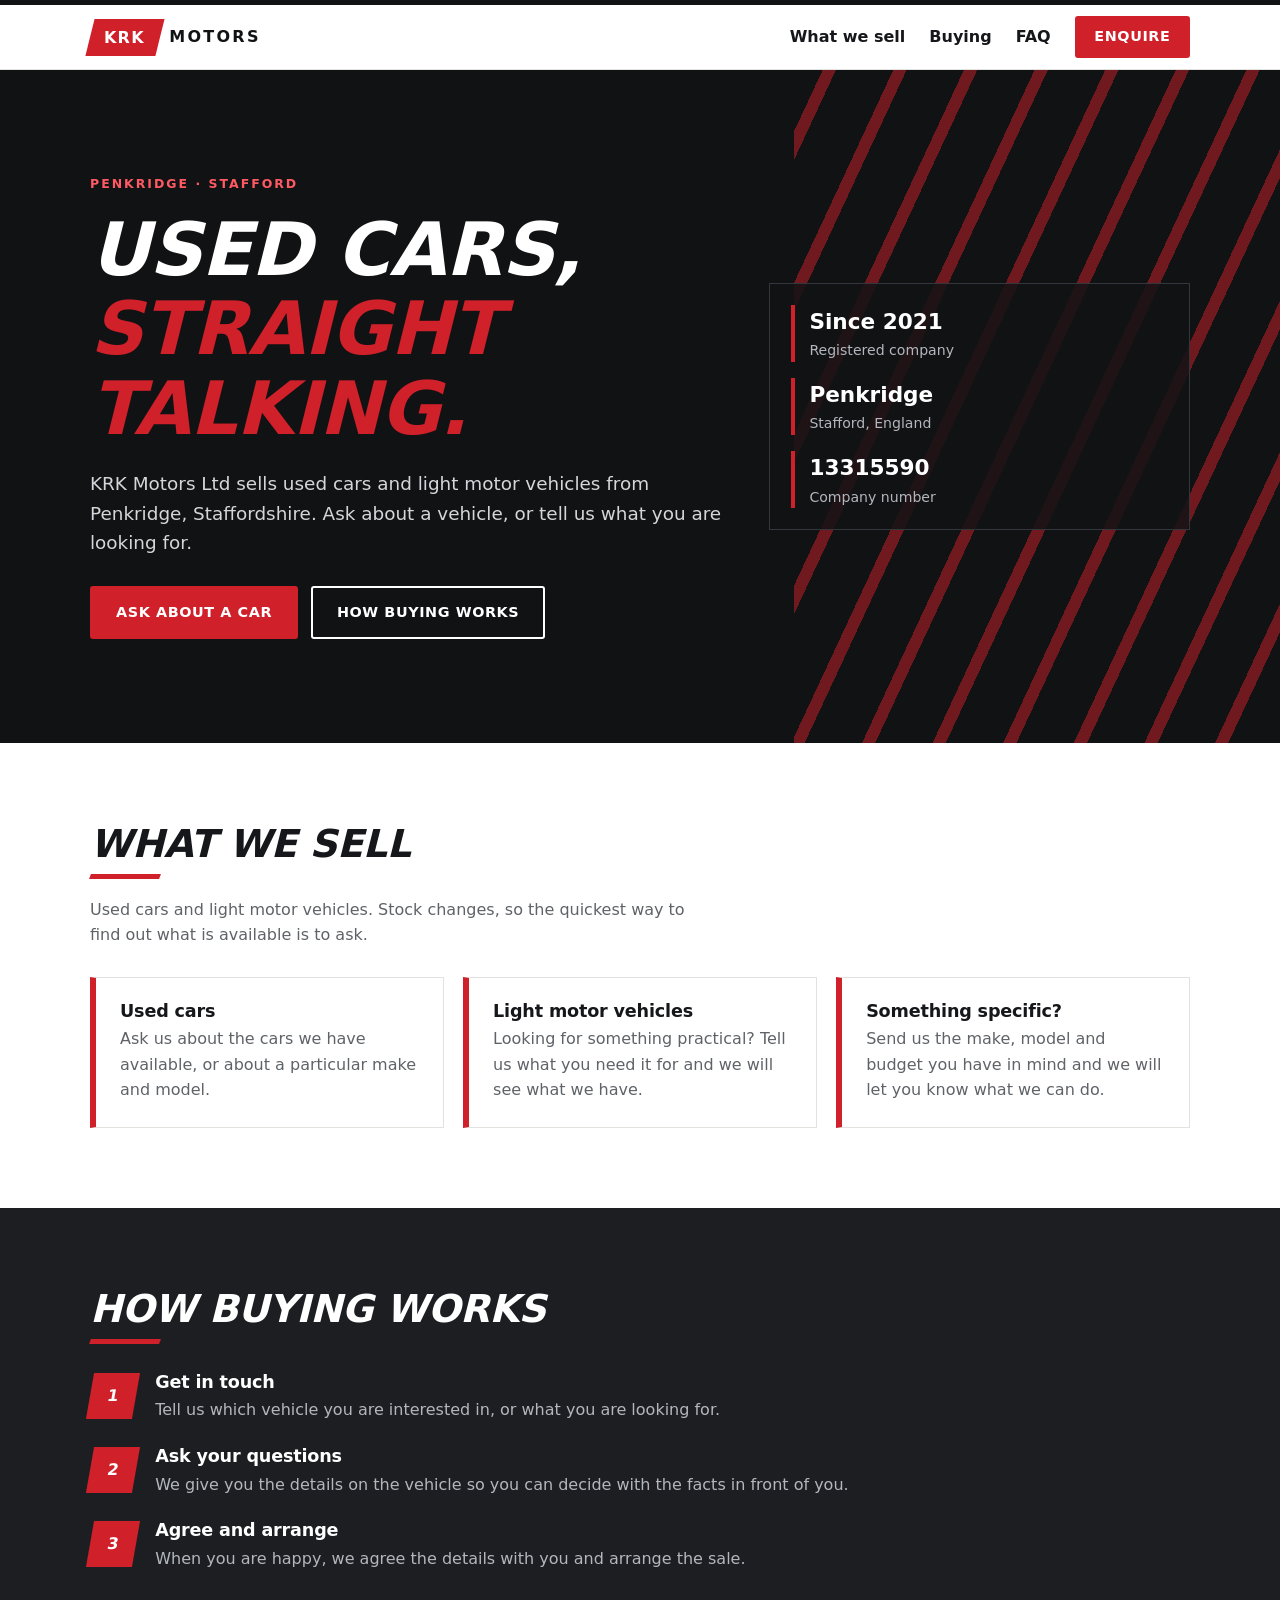
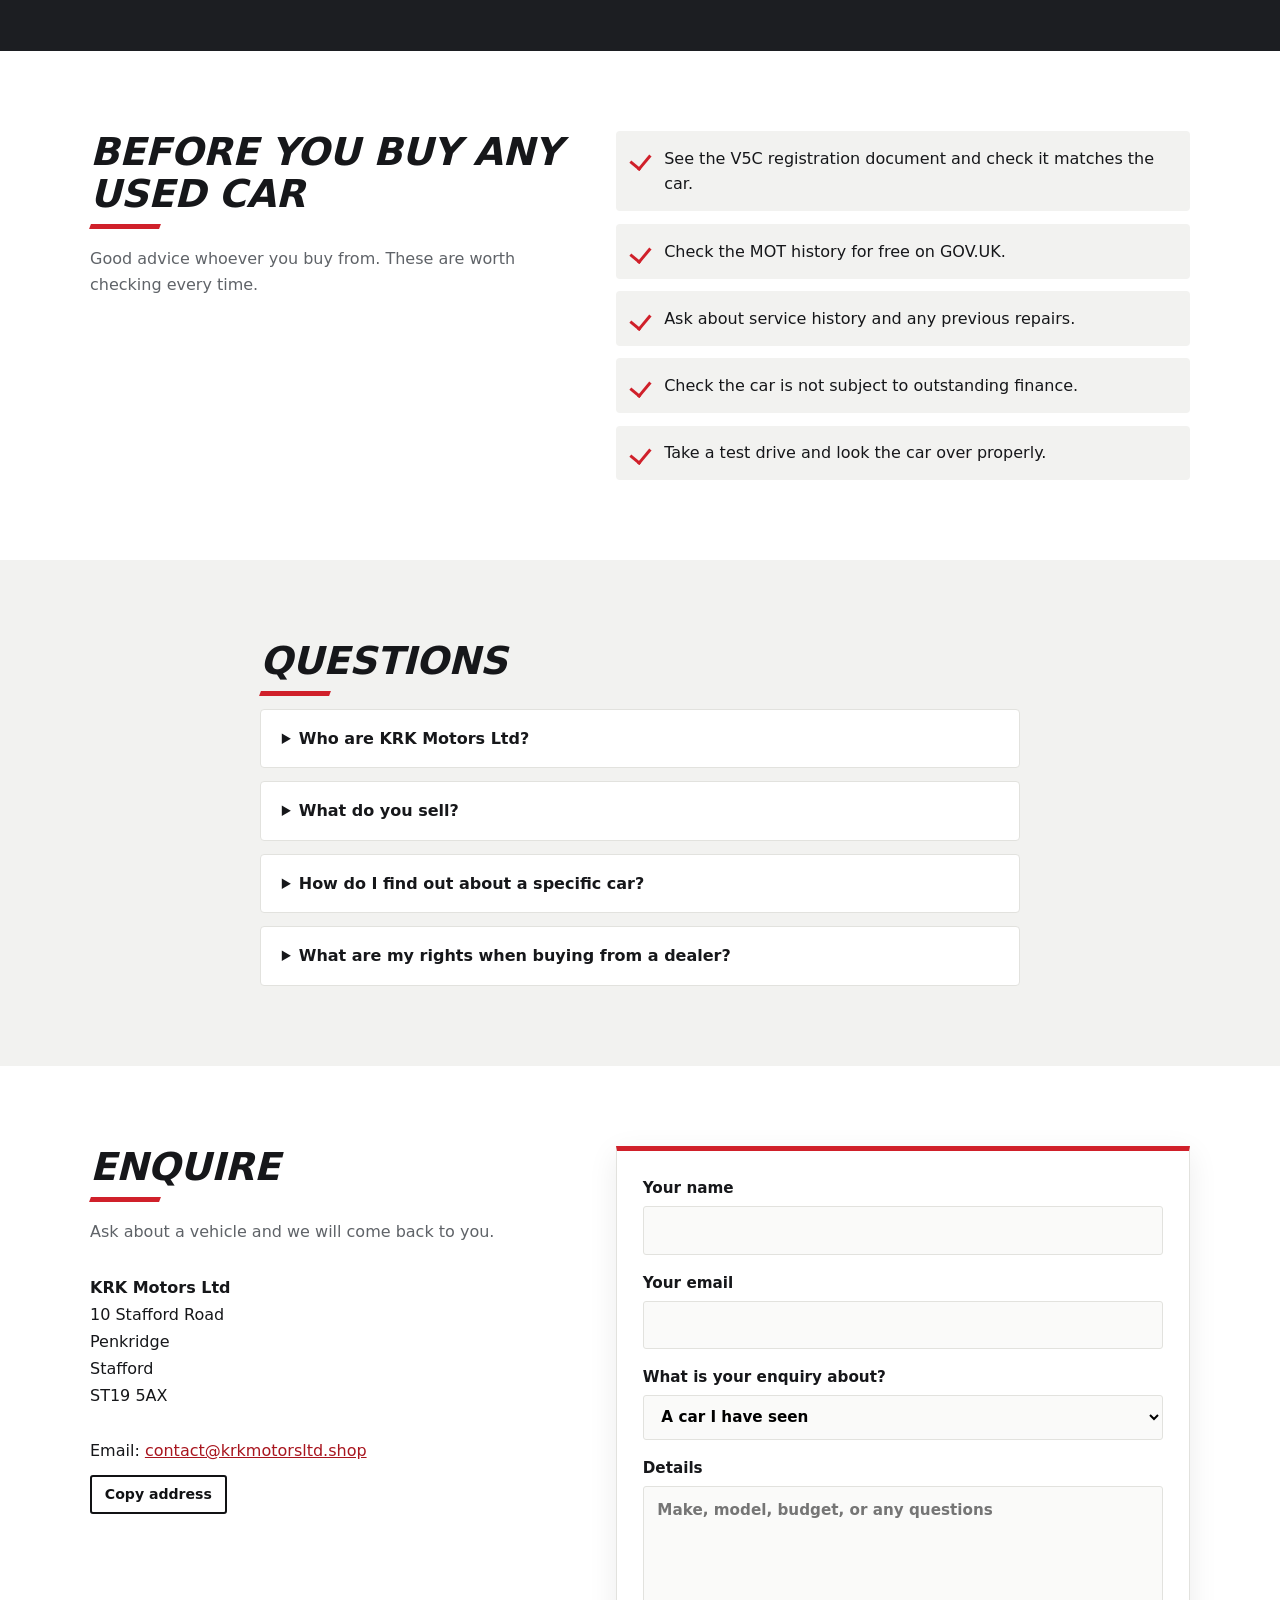
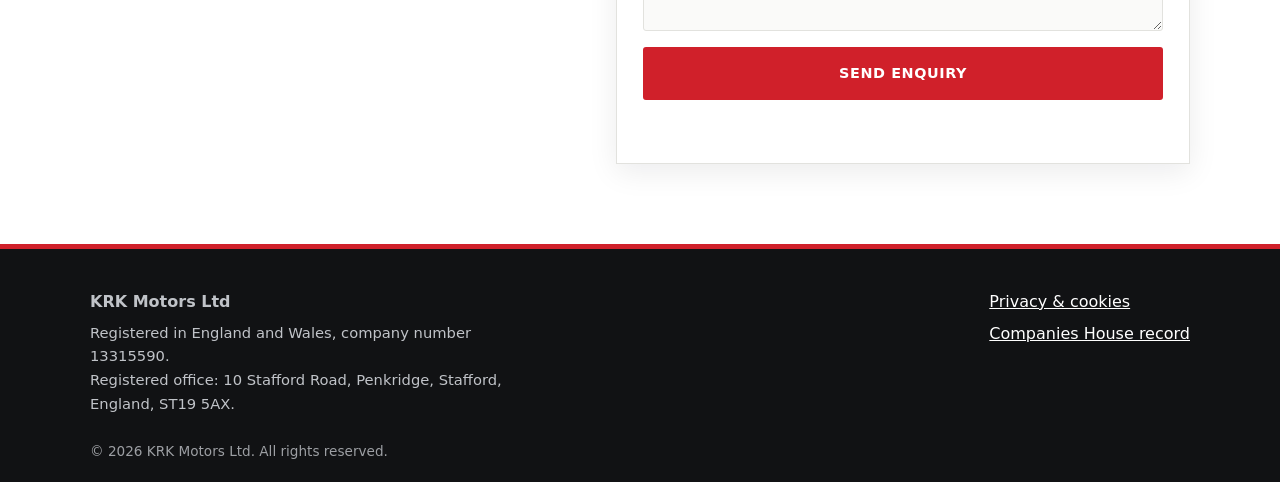
==== index.html @ 75106ac7 "Add website Co-Authored-By: Claude Sonnet 5.5 <noreply@anthropic.com>" ====
<!doctype html>
<html lang="en-GB">
<head>
  <meta charset="utf-8">
  <meta name="viewport" content="width=device-width, initial-scale=1">
  <title>KRK Motors Ltd | Used Cars, Penkridge, Stafford</title>
  <meta name="description" content="KRK Motors Ltd sells used cars and light motor vehicles from Penkridge, Stafford. Ask about a vehicle or tell us what you are looking for.">
  <link rel="canonical" href="https://krkmotorsltd.shop/">
  <meta property="og:title" content="KRK Motors Ltd">
  <meta property="og:description" content="Used cars and light vehicles from Penkridge, Stafford.">
  <meta property="og:type" content="website">
  <meta property="og:url" content="https://krkmotorsltd.shop/">
  <meta name="theme-color" content="#111214">
  <link rel="icon" href="data:image/svg+xml,%3Csvg xmlns='http://www.w3.org/2000/svg' viewBox='0 0 64 64'%3E%3Crect width='64' height='64' rx='10' fill='%23111214'/%3E%3Cpath d='M8 40l8-14c1-2 3-3 5-3h22c2 0 4 1 5 3l8 14v8H8z' fill='%23d0202a'/%3E%3Ccircle cx='20' cy='48' r='6' fill='%23fff'/%3E%3Ccircle cx='44' cy='48' r='6' fill='%23fff'/%3E%3C/svg%3E">
  <link rel="stylesheet" href="css/styles.css">
</head>
<body>
  <a class="skip" href="#main">Skip to content</a>

  <header class="site-header">
    <div class="wrap bar">
      <a class="brand" href="#top" aria-label="KRK Motors Ltd, home"><span class="brand-mark" aria-hidden="true"><i>KRK</i></span><span class="brand-text">MOTORS</span></a>
      <button class="menu-btn" aria-expanded="false" aria-controls="nav" aria-label="Menu"><span></span><span></span><span></span></button>
      <nav id="nav" class="nav" aria-label="Main">
        <a href="#cars">What we sell</a>
        <a href="#buying">Buying</a>
        <a href="#faq">FAQ</a>
        <a href="#contact" class="btn btn-small">Enquire</a>
      </nav>
    </div>
  </header>

  <main id="main">
    <section class="hero" id="top">
      <div class="wrap hero-grid">
        <div>
          <p class="eyebrow">Penkridge &middot; Stafford</p>
          <h1>Used cars,<br><span>straight talking.</span></h1>
          <p class="lead">KRK Motors Ltd sells used cars and light motor vehicles from Penkridge, Staffordshire. Ask about a vehicle, or tell us what you are looking for.</p>
          <div class="cta-row">
            <a class="btn" href="#contact">Ask about a car</a>
            <a class="btn btn-ghost" href="#buying">How buying works</a>
          </div>
        </div>
        <ul class="badges" aria-label="At a glance">
          <li><strong>Since 2021</strong><span>Registered company</span></li>
          <li><strong>Penkridge</strong><span>Stafford, England</span></li>
          <li><strong>13315590</strong><span>Company number</span></li>
        </ul>
      </div>
    </section>

    <section class="section" id="cars">
      <div class="wrap">
        <h2>What we sell</h2>
        <p class="section-intro">Used cars and light motor vehicles. Stock changes, so the quickest way to find out what is available is to ask.</p>
        <div class="cards">
          <article class="card"><h3>Used cars</h3><p>Ask us about the cars we have available, or about a particular make and model.</p></article>
          <article class="card"><h3>Light motor vehicles</h3><p>Looking for something practical? Tell us what you need it for and we will see what we have.</p></article>
          <article class="card"><h3>Something specific?</h3><p>Send us the make, model and budget you have in mind and we will let you know what we can do.</p></article>
        </div>
      </div>
    </section>

    <section class="section dark" id="buying">
      <div class="wrap">
        <h2>How buying works</h2>
        <ol class="steps">
          <li><span class="num">1</span><div><h3>Get in touch</h3><p>Tell us which vehicle you are interested in, or what you are looking for.</p></div></li>
          <li><span class="num">2</span><div><h3>Ask your questions</h3><p>We give you the details on the vehicle so you can decide with the facts in front of you.</p></div></li>
          <li><span class="num">3</span><div><h3>Agree and arrange</h3><p>When you are happy, we agree the details with you and arrange the sale.</p></div></li>
        </ol>
      </div>
    </section>

    <section class="section" id="checks">
      <div class="wrap checks">
        <div>
          <h2>Before you buy any used car</h2>
          <p class="section-intro">Good advice whoever you buy from. These are worth checking every time.</p>
        </div>
        <ul class="tick">
          <li>See the V5C registration document and check it matches the car.</li>
          <li>Check the MOT history for free on GOV.UK.</li>
          <li>Ask about service history and any previous repairs.</li>
          <li>Check the car is not subject to outstanding finance.</li>
          <li>Take a test drive and look the car over properly.</li>
        </ul>
      </div>
    </section>

    <section class="section alt" id="faq">
      <div class="wrap narrow">
        <h2>Questions</h2>
        <details><summary>Who are KRK Motors Ltd?</summary><p>A private limited company registered in England and Wales (company number 13315590), incorporated on 6 April 2021, with its registered office in Penkridge, Stafford.</p></details>
        <details><summary>What do you sell?</summary><p>Used cars and light motor vehicles. Stock changes, so get in touch to ask what is available.</p></details>
        <details><summary>How do I find out about a specific car?</summary><p>Send us the make and model using the form below, or email us, and we will come back to you.</p></details>
        <details><summary>What are my rights when buying from a dealer?</summary><p>When you buy from a business, the Consumer Rights Act 2015 gives you statutory rights. Goods must be of satisfactory quality, fit for purpose and as described.</p></details>
      </div>
    </section>

    <section class="section" id="contact">
      <div class="wrap contact-grid">
        <div>
          <h2>Enquire</h2>
          <p class="section-intro">Ask about a vehicle and we will come back to you.</p>
          <address>
            <strong>KRK Motors Ltd</strong><br>
            10 Stafford Road<br>Penkridge<br>Stafford<br>ST19 5AX<br><br>
            Email: <a href="mailto:contact@krkmotorsltd.shop">contact@krkmotorsltd.shop</a>
            <button type="button" class="copy-btn" id="copy-email">Copy address</button>
          </address>
        </div>
        <form id="enquiry" class="form" novalidate>
          <label>Your name<input name="name" type="text" autocomplete="name" required></label>
          <label>Your email<input name="email" type="email" autocomplete="email" required></label>
          <label>What is your enquiry about?
            <select name="topic">
              <option>A car I have seen</option>
              <option>Looking for something specific</option>
              <option>Something else</option>
            </select>
          </label>
          <label>Details<textarea name="message" rows="5" required placeholder="Make, model, budget, or any questions"></textarea></label>
          <button class="btn" type="submit">Send enquiry</button>
          <p class="form-status" role="status" aria-live="polite"></p>
        </form>
      </div>
    </section>
  </main>

  <footer class="site-footer">
    <div class="wrap foot-grid">
      <div>
        <strong>KRK Motors Ltd</strong>
        <p>Registered in England and Wales, company number 13315590.<br>Registered office: 10 Stafford Road, Penkridge, Stafford, England, ST19 5AX.</p>
      </div>
      <div class="foot-links">
        <a href="privacy.html">Privacy &amp; cookies</a>
        <a href="https://find-and-update.company-information.service.gov.uk/company/13315590" rel="noopener" target="_blank">Companies House record</a>
      </div>
    </div>
    <div class="wrap copy">&copy; <span id="year">2026</span> KRK Motors Ltd. All rights reserved.</div>
  </footer>

  <script src="js/main.js"></script>
</body>
</html>
---- css/styles.css ----
:root{
  --red:#d0202a; --red-d:#a8151e; --black:#111214; --black-2:#1c1e22; --grey:#f2f2f0; --white:#fff;
  --ink:#16171a; --muted:#5f6368; --line:#e2e2de;
}
*{box-sizing:border-box}
html{scroll-behavior:smooth;scroll-padding-top:74px}
body{margin:0;font-family:system-ui,-apple-system,"Segoe UI",Roboto,Arial,sans-serif;color:var(--ink);background:var(--white);line-height:1.6;-webkit-font-smoothing:antialiased}
a{color:var(--red-d)}
h1,h2,h3{margin:0;line-height:1.08;letter-spacing:-.01em}
.wrap{width:min(1100px,100% - 32px);margin-inline:auto}
.narrow{width:min(760px,100% - 32px)}
.skip{position:absolute;left:-999px;top:0;background:var(--red);color:#fff;padding:.6rem 1rem;z-index:100}
.skip:focus{left:8px;top:8px}

.site-header{position:sticky;top:0;z-index:50;background:var(--white);border-bottom:1px solid var(--line);border-top:5px solid var(--black)}
.bar{display:flex;align-items:center;justify-content:space-between;min-height:64px;gap:1rem}
.brand{display:flex;align-items:center;gap:.6rem;text-decoration:none;color:var(--black);font-weight:900;letter-spacing:.14em}
.brand-mark{display:inline-block;background:var(--red);color:#fff;padding:.35rem .9rem;transform:skewX(-14deg)}
.brand-mark i{display:inline-block;transform:skewX(14deg);font-style:normal;letter-spacing:.08em}
.nav{display:flex;align-items:center;gap:1.5rem}
.nav a{text-decoration:none;color:var(--ink);font-weight:600}
.nav a:hover{color:var(--red)}
.menu-btn{display:none;background:none;border:0;padding:.5rem;cursor:pointer}
.menu-btn span{display:block;width:24px;height:2px;background:var(--black);margin:5px 0}

.btn{display:inline-block;background:var(--red);color:#fff !important;padding:.8rem 1.5rem;border-radius:3px;font:inherit;font-weight:800;text-decoration:none;border:2px solid var(--red);cursor:pointer;text-transform:uppercase;letter-spacing:.04em;font-size:.9rem;transition:background .15s,transform .15s}
.btn:hover{background:var(--red-d);border-color:var(--red-d);transform:translateY(-1px)}
.btn-small{padding:.45rem 1.1rem}
.btn-ghost{background:transparent;color:#fff !important;border-color:#fff}
.btn-ghost:hover{background:#fff;border-color:#fff;color:var(--black) !important}

.hero{background:var(--black);color:#fff;padding:clamp(3.5rem,9vw,6.5rem) 0;position:relative;overflow:hidden}
.hero::before{content:"";position:absolute;top:0;right:-8%;width:46%;height:100%;background:repeating-linear-gradient(115deg,transparent 0 26px,rgba(208,32,42,.9) 26px 38px,transparent 38px 64px);opacity:.55;pointer-events:none}
.hero-grid{display:grid;grid-template-columns:1.5fr 1fr;gap:3rem;align-items:center;position:relative;z-index:1}
.eyebrow{text-transform:uppercase;letter-spacing:.16em;font-size:.78rem;font-weight:800;color:#ff5a63;margin:0 0 1rem}
h1{font-size:clamp(2.4rem,6.2vw,4.6rem);font-weight:900;font-style:italic;text-transform:uppercase}
h1 span{color:var(--red)}
.lead{font-size:1.15rem;color:#d4d6da;max-width:56ch;margin:1.3rem 0 0}
.cta-row{display:flex;flex-wrap:wrap;gap:.8rem;margin-top:1.8rem}
.badges{list-style:none;margin:0;padding:1.3rem;background:rgba(17,18,20,.85);border:1px solid #33363c;display:grid;gap:1rem}
.badges li{display:flex;flex-direction:column;border-left:4px solid var(--red);padding-left:.9rem}
.badges strong{font-size:1.35rem}
.badges span{font-size:.88rem;color:#b3b7bd}

.section{padding:clamp(3rem,7vw,5rem) 0}
.section.alt{background:var(--grey)}
.section.dark{background:var(--black-2);color:#e3e5e8}
.section.dark h2,.section.dark h3{color:#fff}
h2{font-size:clamp(1.7rem,3.6vw,2.4rem);font-weight:900;font-style:italic;text-transform:uppercase;margin-bottom:.7rem}
h2::after{content:"";display:block;width:70px;height:5px;background:var(--red);margin-top:.6rem;transform:skewX(-20deg)}
h3{font-size:1.1rem;margin-bottom:.35rem}
.section-intro{color:var(--muted);max-width:60ch;margin:1.1rem 0 1.8rem}
.dark .section-intro{color:#b3b7bd}

.cards{display:grid;grid-template-columns:repeat(auto-fit,minmax(min(260px,100%),1fr));gap:1.2rem}
.card{background:#fff;border:1px solid var(--line);border-left:6px solid var(--red);padding:1.5rem}
.card p{margin:0;color:var(--muted)}

.steps{list-style:none;margin:1.8rem 0 0;padding:0;display:grid;gap:1.5rem}
.steps li{display:flex;gap:1.2rem;align-items:flex-start}
.steps p{margin:0;color:#b3b7bd}
.num{flex:none;display:grid;place-items:center;width:46px;height:46px;background:var(--red);color:#fff;font-weight:900;transform:skewX(-10deg)}

.checks{display:grid;grid-template-columns:1fr 1.2fr;gap:3rem;align-items:start}
.tick{list-style:none;margin:0;padding:0;display:grid;gap:.8rem}
.tick li{position:relative;padding:.9rem 1rem .9rem 3rem;background:var(--grey);border-radius:4px}
.tick li::before{content:"";position:absolute;left:1.1rem;top:1.15rem;width:.6rem;height:1rem;border:solid var(--red);border-width:0 3px 3px 0;transform:rotate(40deg)}

details{background:#fff;border:1px solid var(--line);border-radius:4px;padding:1rem 1.3rem;margin-top:.8rem}
summary{cursor:pointer;font-weight:700}
details p{margin:.7rem 0 0;color:var(--muted)}

.contact-grid{display:grid;grid-template-columns:1fr 1.2fr;gap:3rem}
address{font-style:normal;line-height:1.7;overflow-wrap:anywhere}
.copy-btn{display:block;margin-top:.7rem;background:none;border:2px solid var(--black);color:var(--black);border-radius:3px;padding:.35rem .8rem;font:inherit;font-size:.88rem;font-weight:700;cursor:pointer}
.copy-btn:hover{background:var(--black);color:#fff}
.form{display:grid;gap:1rem;background:#fff;padding:1.6rem;border:1px solid var(--line);border-top:5px solid var(--red);box-shadow:0 8px 28px rgba(17,18,20,.08)}
.form label{display:grid;gap:.35rem;font-weight:700;font-size:.95rem}
.form input,.form textarea,.form select{font:inherit;padding:.7rem .85rem;border:1.5px solid var(--line);border-radius:3px;background:#fafaf9}
.form input:focus,.form textarea:focus,.form select:focus{outline:2px solid var(--red);border-color:var(--red)}
.form .invalid{border-color:#b3261e}
.form-status{margin:0;min-height:1.4em;font-size:.95rem}

.site-footer{background:var(--black);color:#c0c3c8;padding:2.5rem 0 1.2rem;border-top:5px solid var(--red)}
.site-footer a{color:#fff}
.foot-grid{display:flex;justify-content:space-between;gap:2rem;flex-wrap:wrap}
.foot-grid p{margin:.4rem 0 0;font-size:.92rem;max-width:46ch}
.foot-links{display:flex;flex-direction:column;gap:.4rem}
.copy{margin-top:1.6rem;font-size:.85rem;opacity:.8}

.legal{padding:3rem 0 4rem}
.legal h1{font-size:2rem;font-style:normal;text-transform:none}
.legal h2{font-size:1.15rem;font-style:normal;text-transform:none;margin-top:2rem}
.legal h2::after{display:none}

@media (prefers-reduced-motion:reduce){*{scroll-behavior:auto !important;transition:none !important}}
@media (max-width:820px){
  .hero-grid,.checks,.contact-grid{grid-template-columns:1fr;gap:1.6rem}
  .hero::before{width:70%;opacity:.3}
  .menu-btn{display:block}
  .nav{position:absolute;top:64px;left:0;right:0;flex-direction:column;align-items:stretch;gap:0;background:#fff;border-bottom:1px solid var(--line);display:none;padding:.5rem 16px 1rem}
  .nav.open{display:flex}
  .nav a{padding:.8rem 0;border-bottom:1px solid var(--line)}
  .nav .btn{text-align:center;margin-top:.8rem}
}
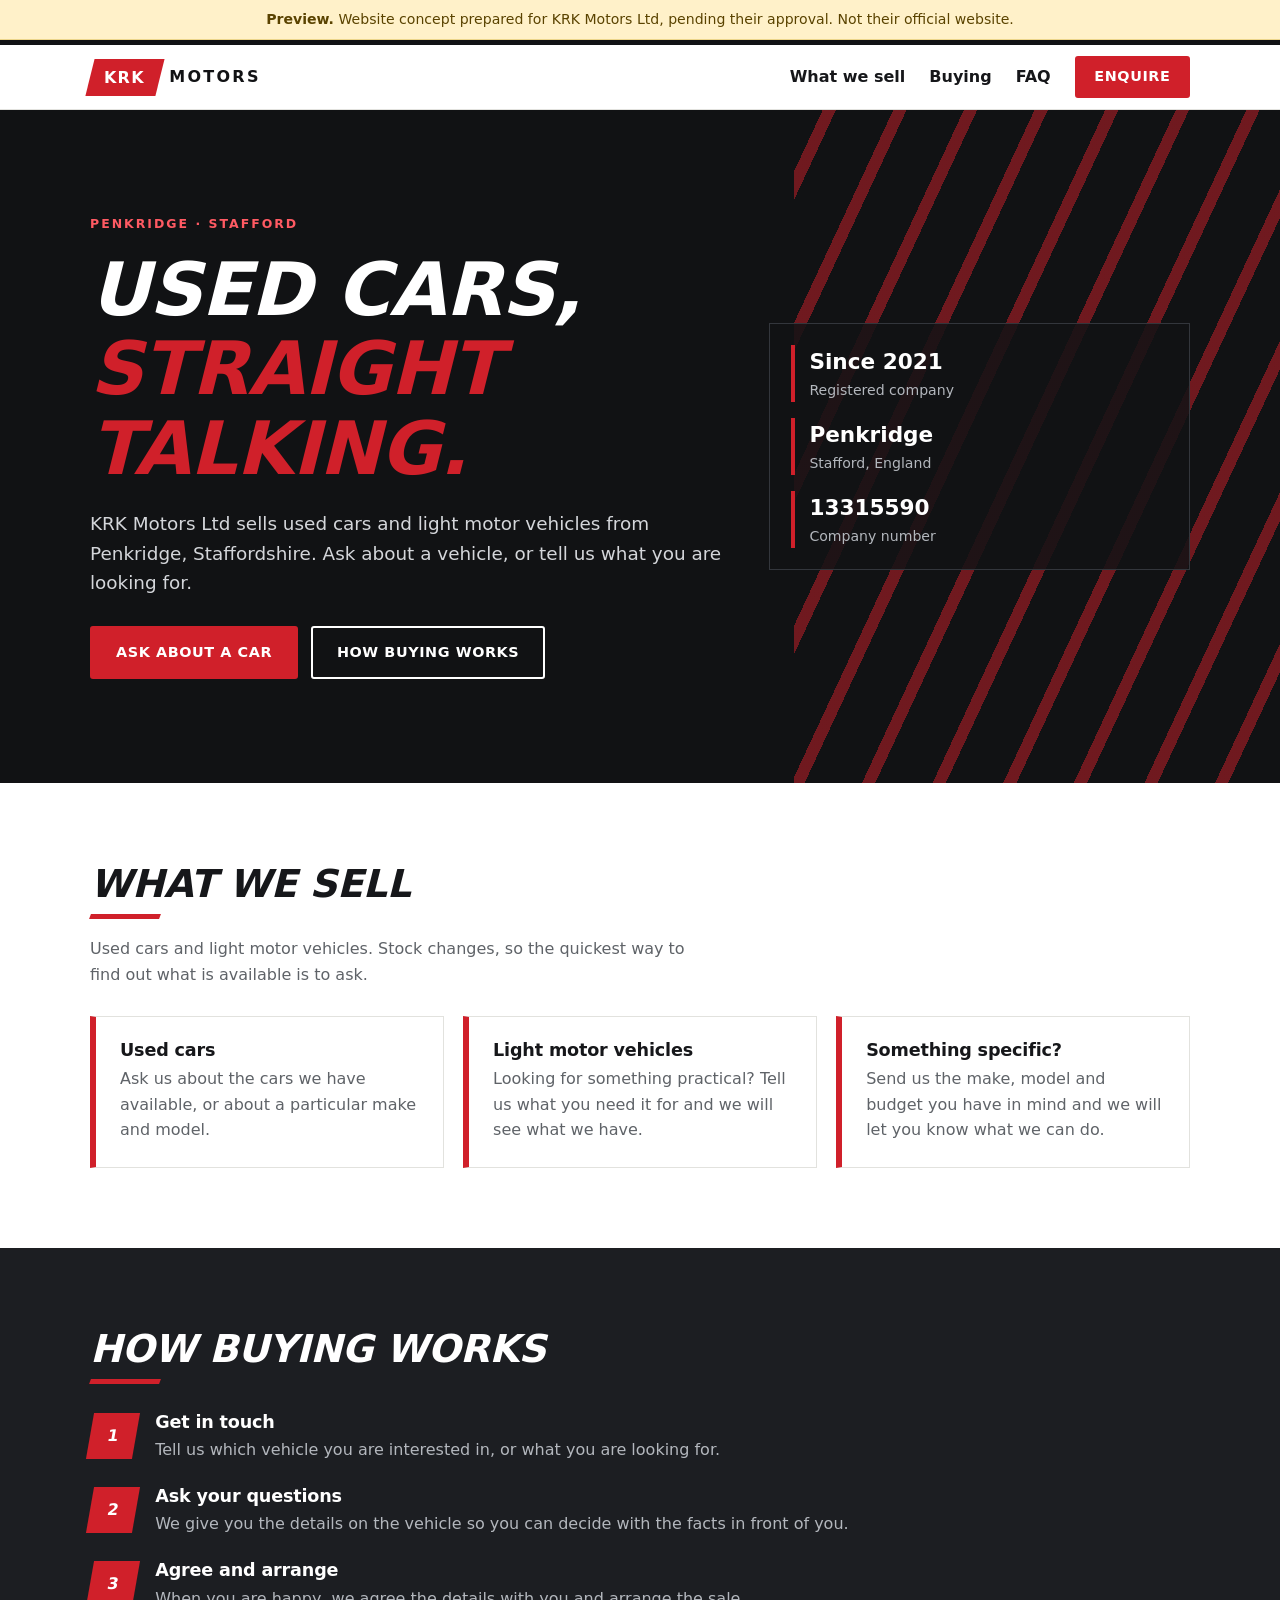
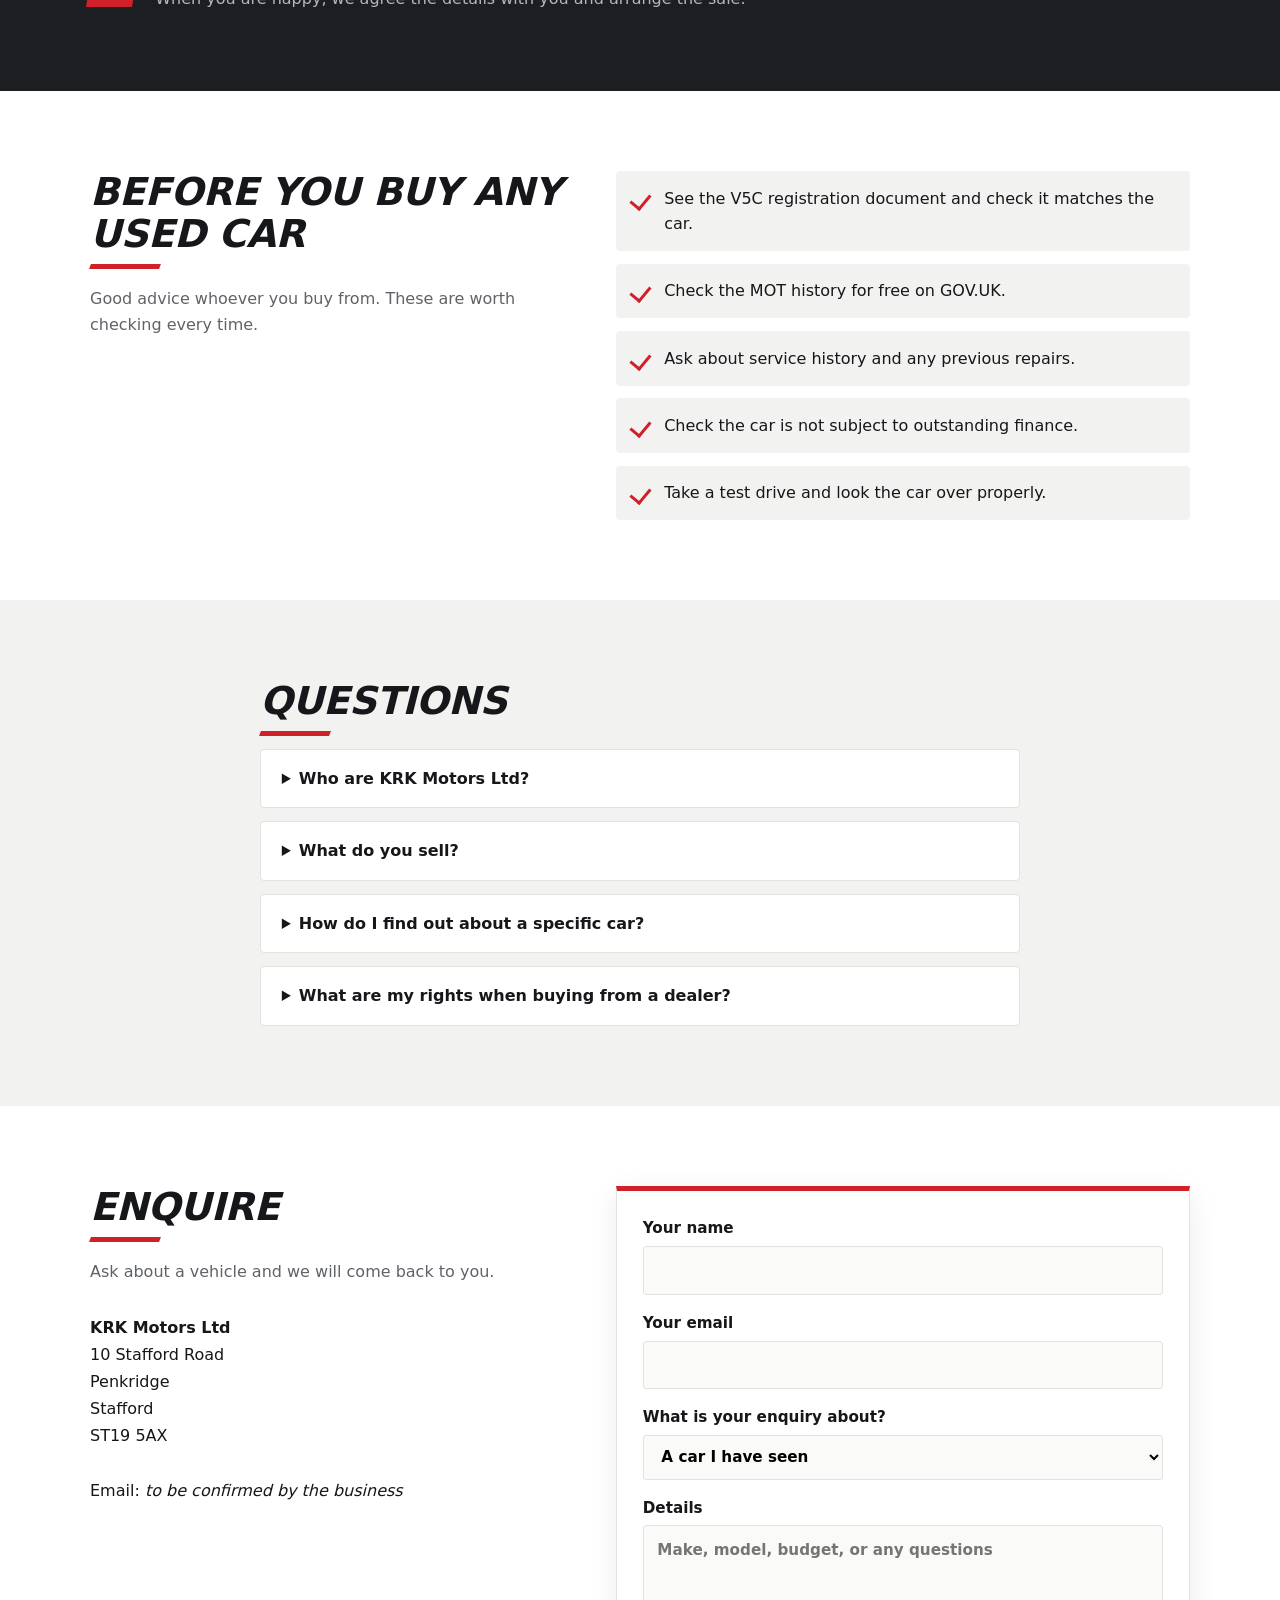
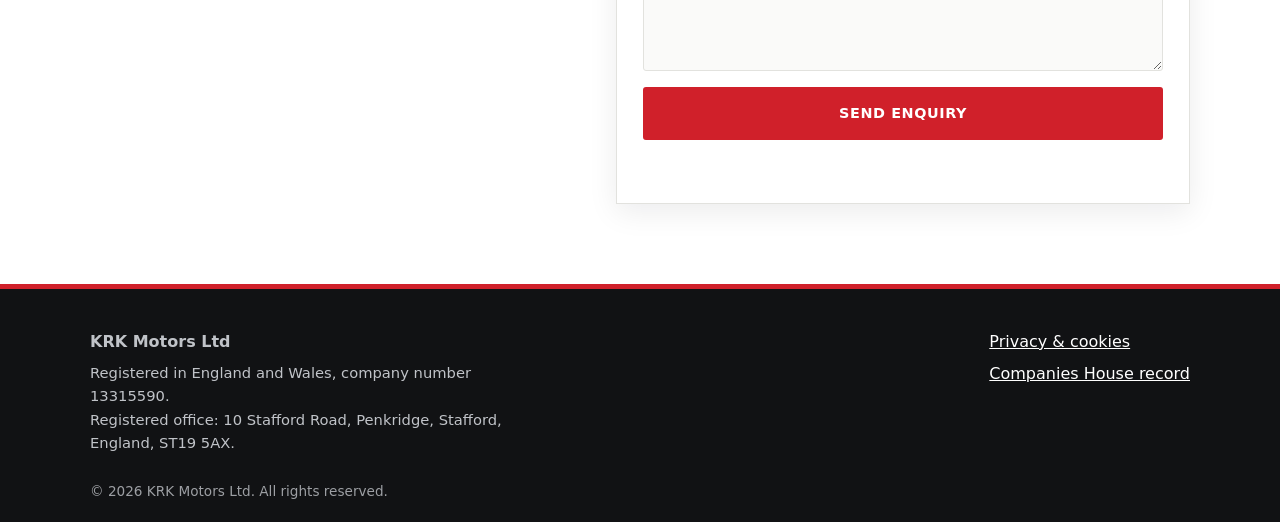
==== commit 3fbb7fc0: "Label site as a preview pending the company's approval Adds a preview notice, noindex, placeholder c" ====
--- a/index.html
+++ b/index.html
@@ -1,20 +1,20 @@
 <!doctype html>
-<html lang="en-GB">
+<html lang="en-GB" data-draft>
 <head>
   <meta charset="utf-8">
   <meta name="viewport" content="width=device-width, initial-scale=1">
-  <title>KRK Motors Ltd | Used Cars, Penkridge, Stafford</title>
+  <meta name="robots" content="noindex, nofollow">
+  <title>KRK Motors Ltd | Used Cars, Penkridge, Stafford (Preview)</title>
   <meta name="description" content="KRK Motors Ltd sells used cars and light motor vehicles from Penkridge, Stafford. Ask about a vehicle or tell us what you are looking for.">
-  <link rel="canonical" href="https://krkmotorsltd.shop/">
   <meta property="og:title" content="KRK Motors Ltd">
   <meta property="og:description" content="Used cars and light vehicles from Penkridge, Stafford.">
   <meta property="og:type" content="website">
-  <meta property="og:url" content="https://krkmotorsltd.shop/">
   <meta name="theme-color" content="#111214">
   <link rel="icon" href="data:image/svg+xml,%3Csvg xmlns='http://www.w3.org/2000/svg' viewBox='0 0 64 64'%3E%3Crect width='64' height='64' rx='10' fill='%23111214'/%3E%3Cpath d='M8 40l8-14c1-2 3-3 5-3h22c2 0 4 1 5 3l8 14v8H8z' fill='%23d0202a'/%3E%3Ccircle cx='20' cy='48' r='6' fill='%23fff'/%3E%3Ccircle cx='44' cy='48' r='6' fill='%23fff'/%3E%3C/svg%3E">
   <link rel="stylesheet" href="css/styles.css">
 </head>
 <body>
+  <div class="draft-bar" role="note"><strong>Preview.</strong> Website concept prepared for KRK Motors Ltd, pending their approval. Not their official website.</div>
   <a class="skip" href="#main">Skip to content</a>
 
   <header class="site-header">
@@ -107,8 +107,7 @@
           <address>
             <strong>KRK Motors Ltd</strong><br>
             10 Stafford Road<br>Penkridge<br>Stafford<br>ST19 5AX<br><br>
-            Email: <a href="mailto:contact@krkmotorsltd.shop">contact@krkmotorsltd.shop</a>
-            <button type="button" class="copy-btn" id="copy-email">Copy address</button>
+            Email: <em>to be confirmed by the business</em>
           </address>
         </div>
         <form id="enquiry" class="form" novalidate>
--- a/css/styles.css
+++ b/css/styles.css
@@ -103,3 +103,6 @@
   .nav a{padding:.8rem 0;border-bottom:1px solid var(--line)}
   .nav .btn{text-align:center;margin-top:.8rem}
 }
+
+/* preview notice */
+.draft-bar{background:#fff1c9;color:#5a4300;text-align:center;font-size:.88rem;padding:.6rem 1rem;border-bottom:1px solid #ecd58a;line-height:1.4}
